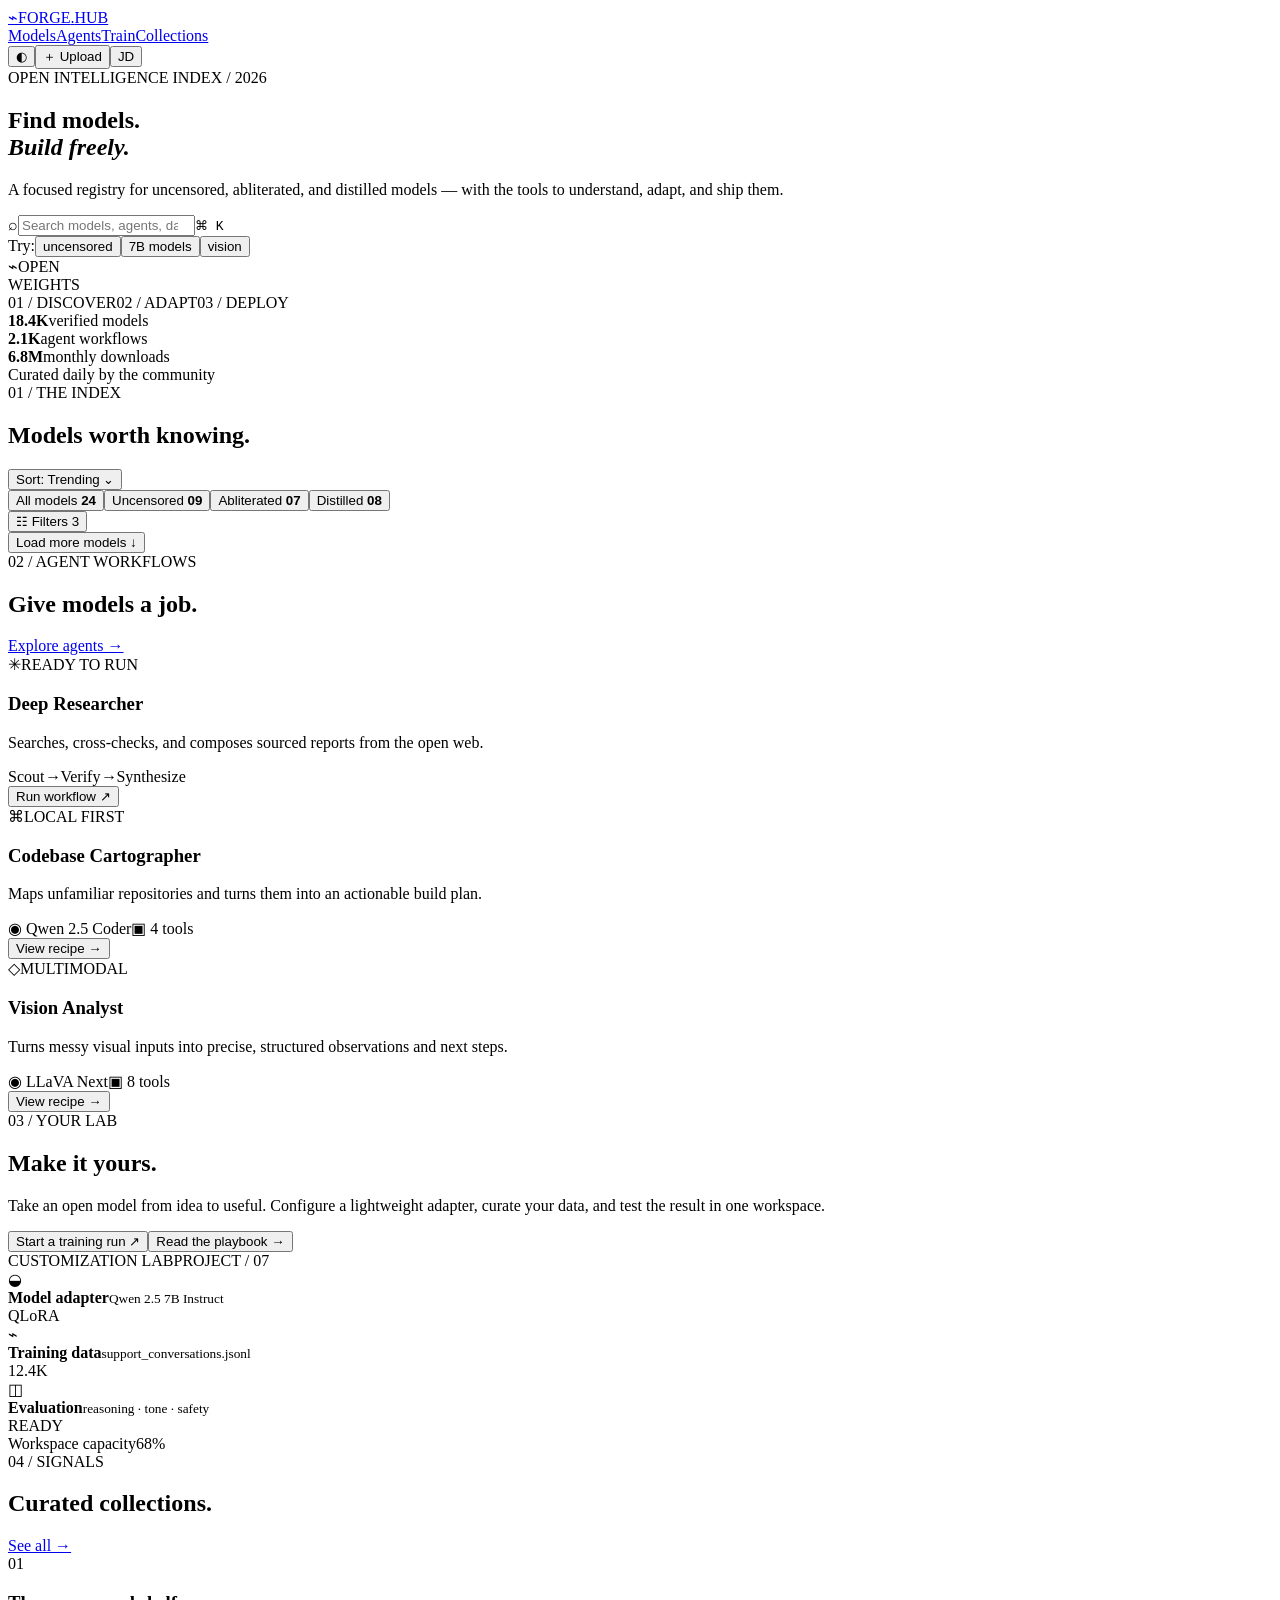
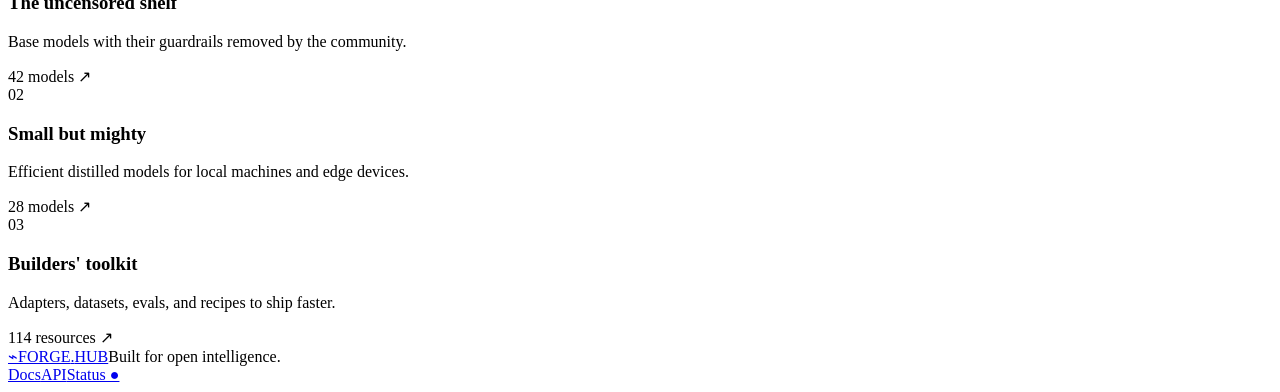
==== index.html @ 6082c930 "Add AdSense site verification" ====
<!doctype html>
<html lang="en">
<head>
  <meta charset="UTF-8" />
  <meta name="viewport" content="width=device-width, initial-scale=1.0" />
  <title>ForgeHub — Open model intelligence</title>
  <meta name="description" content="A neon-green research dashboard for open models, agents, and customization workflows." />
  <script async src="https://pagead2.googlesyndication.com/pagead/js/adsbygoogle.js?client=ca-pub-3534822557840042" crossorigin="anonymous"></script>
  <link rel="preconnect" href="https://fonts.googleapis.com" />
  <link rel="preconnect" href="https://fonts.gstatic.com" crossorigin />
  <link href="https://fonts.googleapis.com/css2?family=DM+Mono:wght@400;500&family=Space+Grotesk:wght@400;500;600;700&display=swap" rel="stylesheet" />
  <link rel="stylesheet" href="styles.css" />
</head>
<body>
  <div class="noise"></div>
  <header class="topbar">
    <a class="brand" href="#top"><span class="brand-mark">⌁</span><span>FORGE<span class="brand-dot">.</span>HUB</span></a>
    <nav class="main-nav"><a class="active" href="#models">Models</a><a href="#agents">Agents</a><a href="#train">Train</a><a href="#collections">Collections</a></nav>
    <div class="top-actions"><button class="icon-btn">◐</button><button class="outline-btn" id="uploadBtn">＋ Upload</button><button class="avatar">JD</button></div>
  </header>
  <main id="top">
    <section class="hero shell"><div class="hero-copy"><div class="eyebrow"><span class="pulse"></span> OPEN INTELLIGENCE INDEX / 2026</div><h1>Find models.<br /><em>Build freely.</em></h1><p class="hero-lede">A focused registry for uncensored, abliterated, and distilled models — with the tools to understand, adapt, and ship them.</p><div class="hero-search"><span>⌕</span><input id="heroSearch" type="search" placeholder="Search models, agents, datasets..." /><kbd>⌘ K</kbd></div><div class="quick-tags"><span>Try:</span><button data-query="uncensored">uncensored</button><button data-query="7B">7B models</button><button data-query="vision">vision</button></div></div><div class="hero-orbit" aria-hidden="true"><div class="orbit orbit-a"></div><div class="orbit orbit-b"></div><div class="orbit orbit-c"></div><div class="core">⌁<span>OPEN<br />WEIGHTS</span></div><span class="orbit-label label-a">01 / DISCOVER</span><span class="orbit-label label-b">02 / ADAPT</span><span class="orbit-label label-c">03 / DEPLOY</span></div></section>
    <section class="shell stats-row"><div><strong>18.4K</strong><span>verified models</span></div><div><strong>2.1K</strong><span>agent workflows</span></div><div><strong>6.8M</strong><span>monthly downloads</span></div><div class="stats-note"><span class="pulse"></span> Curated daily by the community</div></section>
    <section class="shell content-section" id="models"><div class="section-heading"><div><span class="section-kicker">01 / THE INDEX</span><h2>Models worth knowing.</h2></div><button class="text-btn" id="sortBtn">Sort: Trending <span>⌄</span></button></div><div class="toolbar"><div class="filter-tabs"><button class="tab active" data-filter="all">All models <b>24</b></button><button class="tab" data-filter="uncensored">Uncensored <b>09</b></button><button class="tab" data-filter="abliterated">Abliterated <b>07</b></button><button class="tab" data-filter="distilled">Distilled <b>08</b></button></div><button class="filter-btn" id="advancedBtn">☷ Filters <span>3</span></button></div><div class="model-grid" id="modelGrid"></div><button class="load-more" id="loadMore">Load more models <span>↓</span></button></section>
    <section class="shell split-section" id="agents"><div class="section-heading"><div><span class="section-kicker">02 / AGENT WORKFLOWS</span><h2>Give models a job.</h2></div><a class="text-btn" href="#agents">Explore agents →</a></div><div class="agent-grid"><article class="agent-card agent-primary"><div class="card-top"><span class="agent-icon">✳</span><span class="status-tag">READY TO RUN</span></div><h3>Deep Researcher</h3><p>Searches, cross-checks, and composes sourced reports from the open web.</p><div class="agent-flow"><span>Scout</span><i>→</i><span>Verify</span><i>→</i><span>Synthesize</span></div><button class="run-btn">Run workflow <span>↗</span></button></article><article class="agent-card"><div class="card-top"><span class="agent-icon">⌘</span><span class="status-tag muted">LOCAL FIRST</span></div><h3>Codebase Cartographer</h3><p>Maps unfamiliar repositories and turns them into an actionable build plan.</p><div class="mini-meta"><span>◉ Qwen 2.5 Coder</span><span>▣ 4 tools</span></div><button class="ghost-run">View recipe →</button></article><article class="agent-card"><div class="card-top"><span class="agent-icon">◇</span><span class="status-tag muted">MULTIMODAL</span></div><h3>Vision Analyst</h3><p>Turns messy visual inputs into precise, structured observations and next steps.</p><div class="mini-meta"><span>◉ LLaVA Next</span><span>▣ 8 tools</span></div><button class="ghost-run">View recipe →</button></article></div></section>
    <section class="shell train-section" id="train"><div class="train-copy"><span class="section-kicker">03 / YOUR LAB</span><h2>Make it yours.</h2><p>Take an open model from idea to useful. Configure a lightweight adapter, curate your data, and test the result in one workspace.</p><div class="train-actions"><button class="lime-btn" id="startTrain">Start a training run <span>↗</span></button><button class="text-btn">Read the playbook →</button></div></div><div class="lab-panel"><div class="panel-head"><span><span class="live-dot"></span> CUSTOMIZATION LAB</span><span>PROJECT / 07</span></div><div class="lab-row"><div class="lab-icon">◒</div><div><strong>Model adapter</strong><small>Qwen 2.5 7B Instruct</small></div><span class="row-value">QLoRA</span></div><div class="lab-row"><div class="lab-icon">⌁</div><div><strong>Training data</strong><small>support_conversations.jsonl</small></div><span class="row-value">12.4K</span></div><div class="lab-row"><div class="lab-icon">◫</div><div><strong>Evaluation</strong><small>reasoning · tone · safety</small></div><span class="row-value lime-text">READY</span></div><div class="progress-wrap"><div class="progress-label"><span>Workspace capacity</span><span>68%</span></div><div class="progress"><i></i></div></div></div></section>
    <section class="shell collections" id="collections"><div class="section-heading"><div><span class="section-kicker">04 / SIGNALS</span><h2>Curated collections.</h2></div><a class="text-btn" href="#collections">See all →</a></div><div class="collection-grid"><div class="collection-card"><span class="collection-number">01</span><h3>The uncensored shelf</h3><p>Base models with their guardrails removed by the community.</p><span class="collection-count">42 models ↗</span></div><div class="collection-card"><span class="collection-number">02</span><h3>Small but mighty</h3><p>Efficient distilled models for local machines and edge devices.</p><span class="collection-count">28 models ↗</span></div><div class="collection-card"><span class="collection-number">03</span><h3>Builders' toolkit</h3><p>Adapters, datasets, evals, and recipes to ship faster.</p><span class="collection-count">114 resources ↗</span></div></div></section>
  </main>
  <footer class="footer shell"><a class="brand" href="#top"><span class="brand-mark">⌁</span><span>FORGE<span class="brand-dot">.</span>HUB</span></a><span>Built for open intelligence.</span><div><a href="#models">Docs</a><a href="#train">API</a><a href="#top">Status ●</a></div></footer>
  <div class="toast" id="toast" role="status"></div><dialog id="modelDialog"><button class="dialog-close" aria-label="Close">×</button><div id="dialogContent"></div></dialog>
  <script src="app.js"></script>
</body>
</html>
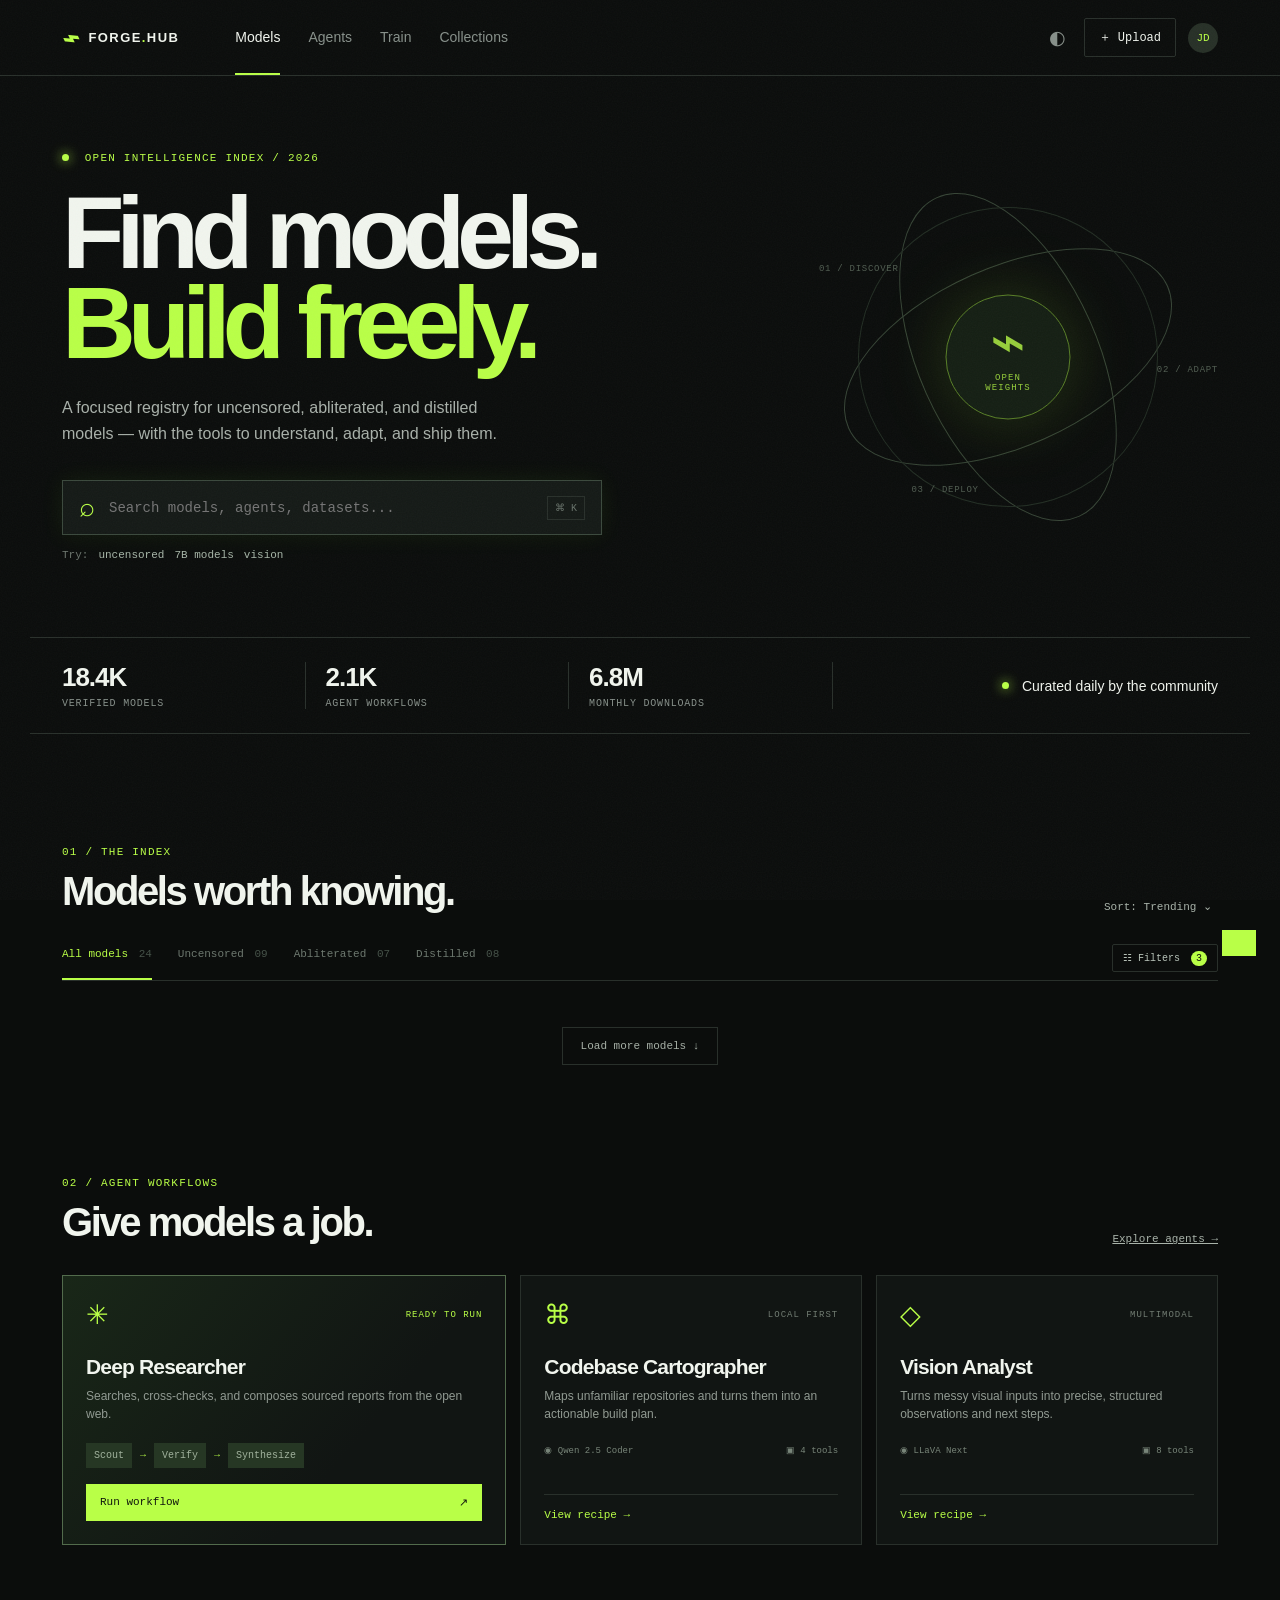
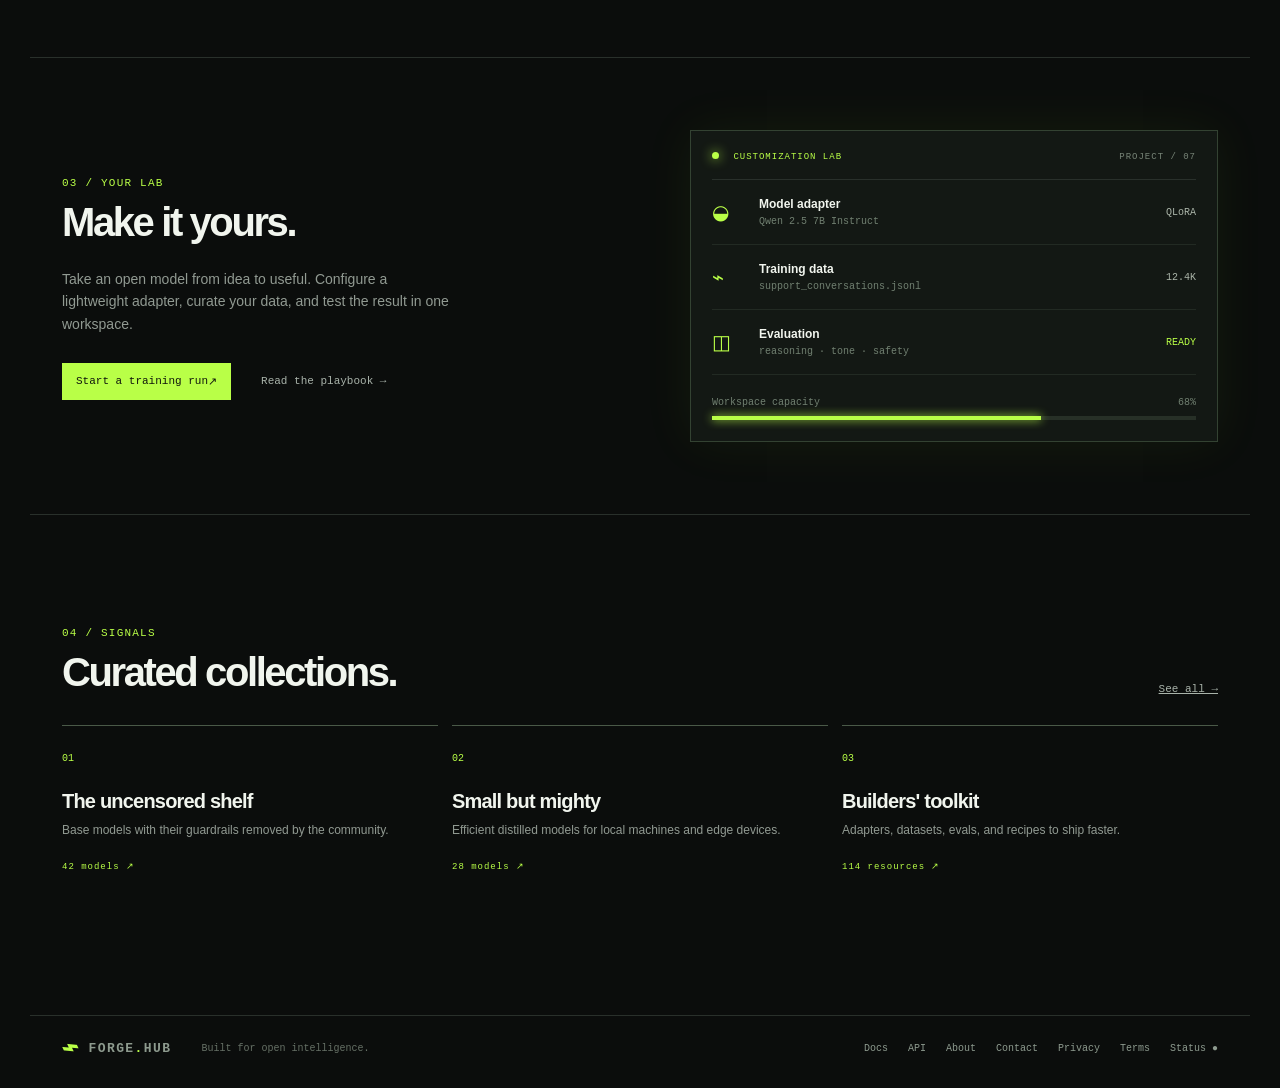
==== commit 9285d34c: "Add site information and privacy pages" ====
--- a/index.html
+++ b/index.html
@@ -26,7 +26,7 @@
     <section class="shell train-section" id="train"><div class="train-copy"><span class="section-kicker">03 / YOUR LAB</span><h2>Make it yours.</h2><p>Take an open model from idea to useful. Configure a lightweight adapter, curate your data, and test the result in one workspace.</p><div class="train-actions"><button class="lime-btn" id="startTrain">Start a training run <span>↗</span></button><button class="text-btn">Read the playbook →</button></div></div><div class="lab-panel"><div class="panel-head"><span><span class="live-dot"></span> CUSTOMIZATION LAB</span><span>PROJECT / 07</span></div><div class="lab-row"><div class="lab-icon">◒</div><div><strong>Model adapter</strong><small>Qwen 2.5 7B Instruct</small></div><span class="row-value">QLoRA</span></div><div class="lab-row"><div class="lab-icon">⌁</div><div><strong>Training data</strong><small>support_conversations.jsonl</small></div><span class="row-value">12.4K</span></div><div class="lab-row"><div class="lab-icon">◫</div><div><strong>Evaluation</strong><small>reasoning · tone · safety</small></div><span class="row-value lime-text">READY</span></div><div class="progress-wrap"><div class="progress-label"><span>Workspace capacity</span><span>68%</span></div><div class="progress"><i></i></div></div></div></section>
     <section class="shell collections" id="collections"><div class="section-heading"><div><span class="section-kicker">04 / SIGNALS</span><h2>Curated collections.</h2></div><a class="text-btn" href="#collections">See all →</a></div><div class="collection-grid"><div class="collection-card"><span class="collection-number">01</span><h3>The uncensored shelf</h3><p>Base models with their guardrails removed by the community.</p><span class="collection-count">42 models ↗</span></div><div class="collection-card"><span class="collection-number">02</span><h3>Small but mighty</h3><p>Efficient distilled models for local machines and edge devices.</p><span class="collection-count">28 models ↗</span></div><div class="collection-card"><span class="collection-number">03</span><h3>Builders' toolkit</h3><p>Adapters, datasets, evals, and recipes to ship faster.</p><span class="collection-count">114 resources ↗</span></div></div></section>
   </main>
-  <footer class="footer shell"><a class="brand" href="#top"><span class="brand-mark">⌁</span><span>FORGE<span class="brand-dot">.</span>HUB</span></a><span>Built for open intelligence.</span><div><a href="#models">Docs</a><a href="#train">API</a><a href="#top">Status ●</a></div></footer>
+  <footer class="footer shell"><a class="brand" href="#top"><span class="brand-mark">⌁</span><span>FORGE<span class="brand-dot">.</span>HUB</span></a><span>Built for open intelligence.</span><div><a href="#models">Docs</a><a href="#train">API</a><a href="about.html">About</a><a href="contact.html">Contact</a><a href="privacy.html">Privacy</a><a href="terms.html">Terms</a><a href="#top">Status ●</a></div></footer>
   <div class="toast" id="toast" role="status"></div><dialog id="modelDialog"><button class="dialog-close" aria-label="Close">×</button><div id="dialogContent"></div></dialog>
   <script src="app.js"></script>
 </body>
--- a/styles.css
+++ b/styles.css
@@ -0,0 +1,2 @@
+:root{--bg:#0b0d0c;--panel:#111513;--line:#29302b;--muted:#87908a;--text:#f1f5ee;--lime:#b9ff47;--sans:'Space Grotesk',sans-serif;--mono:'DM Mono',monospace}*{box-sizing:border-box}html{scroll-behavior:smooth}body{margin:0;background:var(--bg);color:var(--text);font-family:var(--sans);font-size:14px}.noise{position:fixed;inset:0;pointer-events:none;opacity:.035;z-index:10;background-image:url("data:image/svg+xml,%3Csvg xmlns='http://www.w3.org/2000/svg' width='180' height='180'%3E%3Cfilter id='n'%3E%3CfeTurbulence type='fractalNoise' baseFrequency='.8' numOctaves='4'/%3E%3C/filter%3E%3Crect width='100%25' height='100%25' filter='url(%23n)'/%3E%3C/svg%3E")}.shell{max-width:1220px;margin:auto;padding-left:32px;padding-right:32px}.topbar{height:76px;border-bottom:1px solid var(--line);display:flex;align-items:center;padding:0 max(32px,calc((100vw - 1220px)/2 + 32px));gap:56px}.brand{color:var(--text);font-weight:700;letter-spacing:.11em;text-decoration:none;display:flex;align-items:center;gap:9px;font-size:13px}.brand-mark{color:var(--lime);font-size:27px;line-height:0;transform:rotate(-25deg);display:inline-block}.brand-dot{color:var(--lime)}.main-nav{display:flex;align-self:stretch;gap:28px}.main-nav a{color:var(--muted);text-decoration:none;display:flex;align-items:center;border-bottom:2px solid transparent}.main-nav a:hover,.main-nav a.active{color:var(--text);border-color:var(--lime)}.top-actions{margin-left:auto;display:flex;align-items:center;gap:12px}.icon-btn,.avatar{border:0;background:transparent;color:var(--muted);font-size:19px}.outline-btn,.filter-btn{border:1px solid var(--line);background:transparent;color:var(--text);padding:10px 14px;font:500 12px var(--mono);border-radius:2px}.avatar{width:30px;height:30px;border-radius:50%;background:#273027;color:var(--lime);font:11px var(--mono)}.hero{min-height:548px;display:flex;align-items:center;position:relative;overflow:hidden}.hero-copy{width:58%;padding:76px 0}.eyebrow,.section-kicker,.status-tag,.panel-head,.collection-count{font:11px var(--mono);letter-spacing:.11em;color:var(--lime)}.pulse,.live-dot{width:7px;height:7px;background:var(--lime);border-radius:50%;display:inline-block;box-shadow:0 0 12px var(--lime);margin-right:8px}.hero h1{font-size:clamp(60px,8vw,108px);letter-spacing:-.08em;line-height:.88;margin:24px 0 27px;font-weight:600}.hero h1 em{color:var(--lime);font-style:normal}.hero-lede{font-size:16px;line-height:1.6;color:#a9b1aa;max-width:470px}.hero-search{margin-top:34px;background:#151a17;border:1px solid #3b493d;height:55px;display:flex;align-items:center;padding:0 16px;max-width:540px;box-shadow:0 0 25px #92ff2412}.hero-search span{font-size:27px;color:var(--lime);margin-right:12px}.hero-search input{background:transparent;border:0;outline:0;color:var(--text);font:14px var(--mono);flex:1}.hero-search kbd{color:#69736b;font:10px var(--mono);border:1px solid var(--line);padding:5px 7px}.quick-tags{display:flex;gap:10px;align-items:center;color:#6c756e;font:11px var(--mono);margin-top:14px}.quick-tags button{border:0;background:transparent;color:#a8b7a9;padding:0;font:11px var(--mono);cursor:pointer}.quick-tags button:hover{color:var(--lime)}.hero-orbit{height:420px;width:420px;margin-left:auto;position:relative;opacity:.8}.orbit{position:absolute;border:1px solid #425341;border-radius:50%;top:50%;left:50%;transform:translate(-50%,-50%) rotate(-24deg)}.orbit-a{width:350px;height:180px}.orbit-b{width:180px;height:350px}.orbit-c{width:300px;height:300px;transform:translate(-50%,-50%) rotate(45deg);border-color:#29362a}.core{position:absolute;top:50%;left:50%;transform:translate(-50%,-50%);height:125px;width:125px;border-radius:50%;background:#182416;border:1px solid #6c9c2e;box-shadow:0 0 70px #abff3e35;display:flex;align-items:center;justify-content:center;color:var(--lime);font-size:60px;line-height:.7;flex-direction:column}.core span{font:9px var(--mono);letter-spacing:.12em;text-align:center;margin-top:10px}.orbit-label{position:absolute;color:#637263;font:9px var(--mono);letter-spacing:.08em}.label-a{top:28%;left:5%}.label-b{right:0;top:52%}.label-c{bottom:17%;left:27%}.stats-row{border-top:1px solid var(--line);border-bottom:1px solid var(--line);display:grid;grid-template-columns:repeat(3,1fr) 1.5fr;padding-top:24px;padding-bottom:24px;gap:20px}.stats-row div{display:flex;flex-direction:column;gap:5px;border-right:1px solid var(--line)}.stats-row strong{font-size:26px;letter-spacing:-.04em}.stats-row span{font:10px var(--mono);color:var(--muted);text-transform:uppercase;letter-spacing:.08em}.stats-note{align-self:center!important;border:0!important;flex-direction:row!important;justify-content:flex-end;align-items:center}.content-section,.split-section,.collections{padding-top:108px}.section-heading{display:flex;align-items:end;justify-content:space-between;margin-bottom:30px}.section-heading h2,.train-copy h2{font-size:40px;letter-spacing:-.06em;margin:11px 0 0}.text-btn{background:transparent;border:0;color:#a9b3aa;font:11px var(--mono);cursor:pointer}.text-btn:hover{color:var(--lime)}.toolbar{display:flex;justify-content:space-between;border-bottom:1px solid var(--line);margin-bottom:24px}.filter-tabs{display:flex;gap:26px}.tab{padding:0 0 15px;background:transparent;border:0;color:#6d786f;font:11px var(--mono);cursor:pointer;border-bottom:2px solid transparent}.tab b{font-weight:400;color:#465249;margin-left:4px}.tab.active,.tab:hover{color:var(--lime);border-color:var(--lime)}.filter-btn{font-size:10px;padding:7px 10px;margin-bottom:8px;color:#b9c4ba}.filter-btn span{background:var(--lime);color:#10140e;border-radius:10px;padding:2px 5px;margin-left:5px}.model-grid{display:grid;grid-template-columns:repeat(3,1fr);gap:14px}.model-card{background:var(--panel);border:1px solid var(--line);padding:20px;min-height:254px;display:flex;flex-direction:column;cursor:pointer;transition:.2s}.model-card:hover{border-color:#718b69;transform:translateY(-3px);box-shadow:0 10px 30px #0006}.model-card.hidden{display:none}.model-top,.card-top,.mini-meta,.progress-label{display:flex;align-items:center;justify-content:space-between}.model-avatar{height:43px;width:43px;display:flex;align-items:center;justify-content:center;border:1px solid #58744d;background:#1c2b1b;color:var(--lime);font-size:21px}.model-type{font:9px var(--mono);color:#68766a;text-transform:uppercase}.model-card h3{font-size:19px;margin:20px 0 7px;letter-spacing:-.03em}.model-card p,.agent-card p,.collection-card p{color:#919a92;line-height:1.5;font-size:12px;margin:0}.tag-row{display:flex;flex-wrap:wrap;gap:5px;margin-top:17px}.tag{font:9px var(--mono);padding:5px 7px;background:#1c251d;color:#a9c29b}.tag.lime{background:#273c1a;color:var(--lime)}.model-footer{margin-top:auto;padding-top:20px;display:flex;justify-content:space-between;color:#667066;font:10px var(--mono)}.model-footer span:last-child{color:#96a696}.load-more{margin:22px auto 0;display:block;background:transparent;border:1px solid var(--line);color:#a7b0a7;padding:12px 18px;font:11px var(--mono);cursor:pointer}.load-more:hover{color:var(--lime);border-color:var(--lime)}.agent-grid{display:grid;grid-template-columns:1.3fr 1fr 1fr;gap:14px}.agent-card{background:var(--panel);border:1px solid var(--line);padding:23px;min-height:270px;display:flex;flex-direction:column}.agent-primary{background:linear-gradient(130deg,#192718,#111513 65%);border-color:#526b4c}.agent-icon{font-size:27px;color:var(--lime)}.status-tag{font-size:9px}.status-tag.muted{color:#717c72}.agent-card h3{font-size:21px;margin:24px 0 8px;letter-spacing:-.04em}.agent-flow{display:flex;gap:8px;align-items:center;margin-top:20px;font:10px var(--mono);color:#a1b29d}.agent-flow span{padding:7px 8px;background:#263724}.agent-flow i{color:var(--lime);font-style:normal}.run-btn,.lime-btn{margin-top:auto;background:var(--lime);border:0;color:#11170d;padding:12px 14px;font:500 11px var(--mono);text-align:left;cursor:pointer}.run-btn span,.lime-btn span{float:right}.ghost-run{margin-top:auto;border:0;border-top:1px solid var(--line);padding:14px 0 0;background:transparent;color:var(--lime);text-align:left;font:11px var(--mono)}.mini-meta{font:9px var(--mono);color:#788579;margin-top:22px}.train-section{margin-top:112px;padding-top:72px;padding-bottom:72px;border-top:1px solid var(--line);border-bottom:1px solid var(--line);display:grid;grid-template-columns:1fr 1fr;gap:100px;align-items:center}.train-copy p{max-width:390px;color:#919a92;line-height:1.6;margin-top:23px}.train-actions{display:flex;align-items:center;gap:24px;margin-top:28px}.lime-btn{margin:0}.lab-panel{background:#131814;border:1px solid #334232;padding:21px;box-shadow:0 0 50px #9eff2810}.panel-head{display:flex;justify-content:space-between;border-bottom:1px solid var(--line);padding-bottom:17px;font-size:9px}.panel-head span:last-child{color:#788578}.lab-row{display:grid;grid-template-columns:35px 1fr auto;align-items:center;gap:12px;padding:17px 0;border-bottom:1px solid #222a23}.lab-icon{color:var(--lime);font-size:20px}.lab-row strong,.lab-row small{display:block}.lab-row strong{font-size:12px}.lab-row small{color:#718071;font:10px var(--mono);margin-top:5px}.row-value{color:#acb6aa;font:10px var(--mono)}.lime-text{color:var(--lime)}.progress-wrap{padding-top:22px}.progress-label{color:#718071;font:10px var(--mono);margin-bottom:8px}.progress{height:4px;background:#273027}.progress i{display:block;width:68%;height:100%;background:var(--lime);box-shadow:0 0 10px var(--lime)}.collection-grid{display:grid;grid-template-columns:repeat(3,1fr);gap:14px}.collection-card{border-top:1px solid #4a5948;padding:22px 0 0;min-height:180px}.collection-number{font:10px var(--mono);color:var(--lime)}.collection-card h3{font-size:20px;margin:26px 0 8px;letter-spacing:-.04em}.collection-count{display:block;margin-top:22px;font-size:9px}.footer{border-top:1px solid var(--line);margin-top:110px;padding-top:25px;padding-bottom:30px;display:flex;align-items:center;gap:30px;color:#667166;font:10px var(--mono)}.footer>div{margin-left:auto;display:flex;gap:20px}.footer a{color:#8d9a8e;text-decoration:none}.footer a:hover{color:var(--lime)}.toast{position:fixed;bottom:24px;right:24px;padding:13px 17px;background:var(--lime);color:#12190e;font:11px var(--mono);transform:translateY(80px);transition:.25s;z-index:20}.toast.show{transform:translateY(0)}dialog{background:#121713;color:var(--text);border:1px solid #647a5b;width:min(520px,calc(100% - 30px));padding:32px;box-shadow:0 0 100px #000}.dialog-close{position:absolute;right:16px;top:10px;background:transparent;border:0;color:#a6b0a5;font-size:25px;cursor:pointer}dialog::backdrop{background:#050805bb}.dialog-heading{display:flex;align-items:center;gap:14px}.dialog-heading .model-avatar{flex-shrink:0}.dialog-content p{color:#a3ada4;line-height:1.6}.dialog-meta{display:grid;grid-template-columns:1fr 1fr;gap:10px;margin:24px 0}.dialog-meta div{padding:13px;background:#1a211a;font:10px var(--mono);color:#809080}.dialog-meta strong{display:block;color:var(--text);font-size:13px;margin-top:5px}@media(max-width:800px){.topbar{padding:0 18px;gap:20px}.main-nav{gap:13px;font-size:12px}.top-actions .icon-btn,.outline-btn{display:none}.shell{padding-left:18px;padding-right:18px}.hero{min-height:650px}.hero-copy{width:100%;padding-top:80px;z-index:1}.hero-orbit{position:absolute;right:-170px;top:215px;opacity:.35}.hero h1{font-size:64px}.stats-row{grid-template-columns:repeat(2,1fr);gap:18px}.stats-row div{border:0}.stats-note{justify-content:flex-start!important;grid-column:span 2}.model-grid,.agent-grid,.collection-grid{grid-template-columns:1fr}.train-section{grid-template-columns:1fr;gap:35px;padding-top:55px}.content-section,.split-section,.collections{padding-top:70px}.filter-tabs{gap:15px;overflow:auto}.tab{white-space:nowrap}.toolbar{align-items:start}.filter-btn{flex-shrink:0}.footer{flex-wrap:wrap;margin-top:70px}.footer>div{margin-left:0;width:100%}}@media(max-width:480px){.main-nav a:nth-child(n+3){display:none}.hero h1{font-size:57px}.section-heading h2,.train-copy h2{font-size:32px}.hero-search kbd{display:none}.stats-row strong{font-size:22px}}
+ .legal-page{max-width:820px;padding-top:90px;padding-bottom:80px;min-height:65vh}.legal-page h1{font-size:clamp(42px,7vw,74px);letter-spacing:-.07em;line-height:.95;margin:20px 0 28px}.legal-page h2{font-size:24px;letter-spacing:-.04em;margin:42px 0 10px}.legal-page p,.legal-page li{color:#a9b1aa;line-height:1.75;font-size:15px}.legal-page ul{padding-left:22px}.legal-page a:not(.lime-btn){color:var(--lime)}.updated,.small-note{font:11px var(--mono)!important;color:#718071!important}.legal-button{display:inline-block;text-decoration:none;margin-top:18px}
